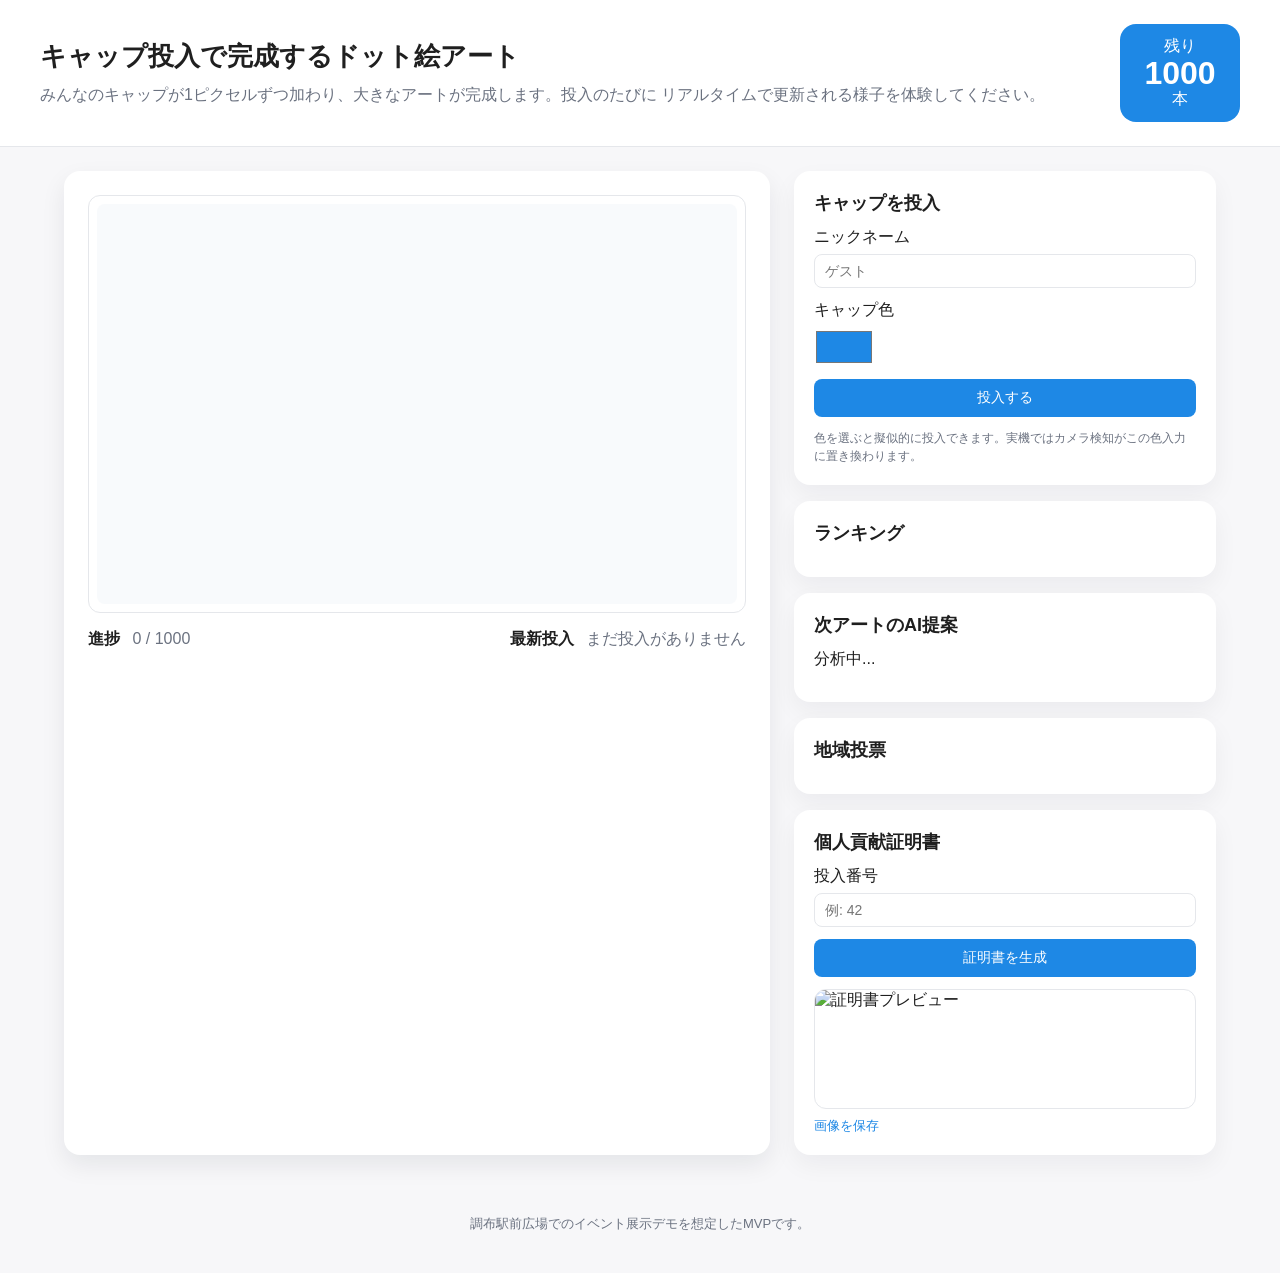
==== static/index.html @ 1b98402a "Add FastAPI MVP demo" ====
<!DOCTYPE html>
<html lang="ja">
  <head>
    <meta charset="UTF-8" />
    <meta name="viewport" content="width=device-width, initial-scale=1.0" />
    <title>キャップアート参加型デモ</title>
    <link rel="stylesheet" href="/static/styles.css" />
  </head>
  <body>
    <header>
      <div class="header-inner">
        <div>
          <h1>キャップ投入で完成するドット絵アート</h1>
          <p>
            みんなのキャップが1ピクセルずつ加わり、大きなアートが完成します。投入のたびに
            リアルタイムで更新される様子を体験してください。
          </p>
        </div>
        <div class="badge">
          <span>残り</span>
          <strong id="remainingCount">1000</strong>
          <span>本</span>
        </div>
      </div>
    </header>

    <main>
      <section class="art-panel">
        <div class="canvas-wrapper">
          <canvas id="artCanvas" width="640" height="400"></canvas>
          <canvas id="overlayCanvas" width="640" height="400"></canvas>
        </div>
        <div class="progress">
          <div>
            <span class="label">進捗</span>
            <span id="progressCount">0</span> / <span id="totalCount">1000</span>
          </div>
          <div>
            <span class="label">最新投入</span>
            <span id="latestMessage">まだ投入がありません</span>
          </div>
        </div>
        <div class="color-stats" id="colorStats"></div>
      </section>

      <section class="side-panel">
        <div class="panel">
          <h2>キャップを投入</h2>
          <div class="form-row">
            <label for="nickname">ニックネーム</label>
            <input id="nickname" type="text" placeholder="ゲスト" maxlength="20" />
          </div>
          <div class="form-row">
            <label for="capColor">キャップ色</label>
            <input id="capColor" type="color" value="#1e88e5" />
          </div>
          <button id="submitCap">投入する</button>
          <p class="hint">
            色を選ぶと擬似的に投入できます。実機ではカメラ検知がこの色入力に置き換わります。
          </p>
        </div>

        <div class="panel">
          <h2>ランキング</h2>
          <ol id="leaderboard"></ol>
        </div>

        <div class="panel">
          <h2>次アートのAI提案</h2>
          <p id="suggestionSummary">分析中...</p>
          <ul id="suggestionThemes"></ul>
        </div>

        <div class="panel">
          <h2>地域投票</h2>
          <div id="themeVotes"></div>
        </div>

        <div class="panel">
          <h2>個人貢献証明書</h2>
          <div class="form-row">
            <label for="capIndex">投入番号</label>
            <input id="capIndex" type="number" min="1" max="1000" placeholder="例: 42" />
          </div>
          <button id="generateCertificate">証明書を生成</button>
          <div class="certificate">
            <img id="certificateImage" alt="証明書プレビュー" />
            <a id="downloadCertificate" href="#" download="cap-certificate.png">画像を保存</a>
          </div>
        </div>
      </section>
    </main>

    <footer>
      <p>調布駅前広場でのイベント展示デモを想定したMVPです。</p>
    </footer>

    <script src="/static/app.js"></script>
  </body>
</html>
---- static/styles.css ----
:root {
  color-scheme: light;
  --primary: #1e88e5;
  --bg: #f7f7f9;
  --text: #1f1f1f;
  --panel: #ffffff;
  --muted: #6b7280;
  --border: #e5e7eb;
  --accent: #ff9800;
}

* {
  box-sizing: border-box;
  margin: 0;
  padding: 0;
  font-family: "Noto Sans JP", "Hiragino Kaku Gothic ProN", "Meiryo", sans-serif;
}

body {
  background: var(--bg);
  color: var(--text);
}

header {
  background: var(--panel);
  border-bottom: 1px solid var(--border);
  padding: 24px 32px;
}

.header-inner {
  max-width: 1200px;
  margin: 0 auto;
  display: flex;
  justify-content: space-between;
  align-items: center;
  gap: 24px;
}

header h1 {
  font-size: 26px;
  margin-bottom: 8px;
}

header p {
  color: var(--muted);
  line-height: 1.6;
}

.badge {
  background: var(--primary);
  color: #fff;
  border-radius: 16px;
  padding: 12px 20px;
  display: flex;
  flex-direction: column;
  align-items: center;
  min-width: 120px;
}

.badge strong {
  font-size: 32px;
  line-height: 1;
}

main {
  max-width: 1200px;
  margin: 24px auto 40px;
  padding: 0 24px;
  display: grid;
  grid-template-columns: 1.3fr 1fr;
  gap: 24px;
}

.art-panel {
  background: var(--panel);
  border-radius: 16px;
  padding: 24px;
  box-shadow: 0 10px 24px rgba(15, 23, 42, 0.08);
  display: flex;
  flex-direction: column;
  gap: 16px;
}

.canvas-wrapper {
  position: relative;
  background: #fff;
  border-radius: 12px;
  border: 1px solid var(--border);
  padding: 8px;
  display: flex;
  justify-content: center;
}

#artCanvas,
#overlayCanvas {
  display: block;
  border-radius: 8px;
  image-rendering: pixelated;
}

#overlayCanvas {
  position: absolute;
  top: 8px;
  left: 50%;
  transform: translateX(-50%);
  pointer-events: none;
}

.progress {
  display: flex;
  justify-content: space-between;
  font-size: 16px;
  color: var(--muted);
}

.progress .label {
  color: var(--text);
  font-weight: 600;
  margin-right: 8px;
}

.color-stats {
  display: flex;
  flex-wrap: wrap;
  gap: 8px;
}

.color-chip {
  display: flex;
  align-items: center;
  gap: 6px;
  background: #f5f5f5;
  padding: 4px 10px;
  border-radius: 999px;
  font-size: 12px;
}

.color-chip span {
  width: 12px;
  height: 12px;
  border-radius: 50%;
  display: inline-block;
}

.side-panel {
  display: flex;
  flex-direction: column;
  gap: 16px;
}

.panel {
  background: var(--panel);
  border-radius: 16px;
  padding: 20px;
  box-shadow: 0 10px 24px rgba(15, 23, 42, 0.05);
  display: flex;
  flex-direction: column;
  gap: 12px;
}

.panel h2 {
  font-size: 18px;
}

.form-row {
  display: flex;
  flex-direction: column;
  gap: 6px;
}

input[type="text"],
input[type="number"] {
  border: 1px solid var(--border);
  border-radius: 8px;
  padding: 8px 10px;
  font-size: 14px;
}

input[type="color"] {
  border: none;
  background: none;
  width: 60px;
  height: 40px;
}

button {
  background: var(--primary);
  color: #fff;
  border: none;
  padding: 10px 14px;
  border-radius: 8px;
  font-size: 14px;
  cursor: pointer;
}

button:hover {
  background: #1565c0;
}

button.secondary {
  background: var(--accent);
}

.hint {
  font-size: 12px;
  color: var(--muted);
  line-height: 1.5;
}

ol {
  padding-left: 20px;
  display: flex;
  flex-direction: column;
  gap: 6px;
}

#themeVotes {
  display: flex;
  flex-direction: column;
  gap: 10px;
}

.theme-card {
  border: 1px solid var(--border);
  border-radius: 10px;
  padding: 10px;
  display: flex;
  justify-content: space-between;
  gap: 12px;
  align-items: center;
}

.theme-card button {
  padding: 6px 10px;
  font-size: 12px;
}

.certificate {
  display: flex;
  flex-direction: column;
  gap: 8px;
}

#certificateImage {
  width: 100%;
  border-radius: 12px;
  border: 1px solid var(--border);
  background: #fff;
  min-height: 120px;
  object-fit: contain;
}

#downloadCertificate {
  font-size: 13px;
  color: var(--primary);
  text-decoration: none;
}

footer {
  text-align: center;
  padding: 20px 0 40px;
  color: var(--muted);
  font-size: 13px;
}

@media (max-width: 960px) {
  main {
    grid-template-columns: 1fr;
  }
  .header-inner {
    flex-direction: column;
    align-items: flex-start;
  }
}
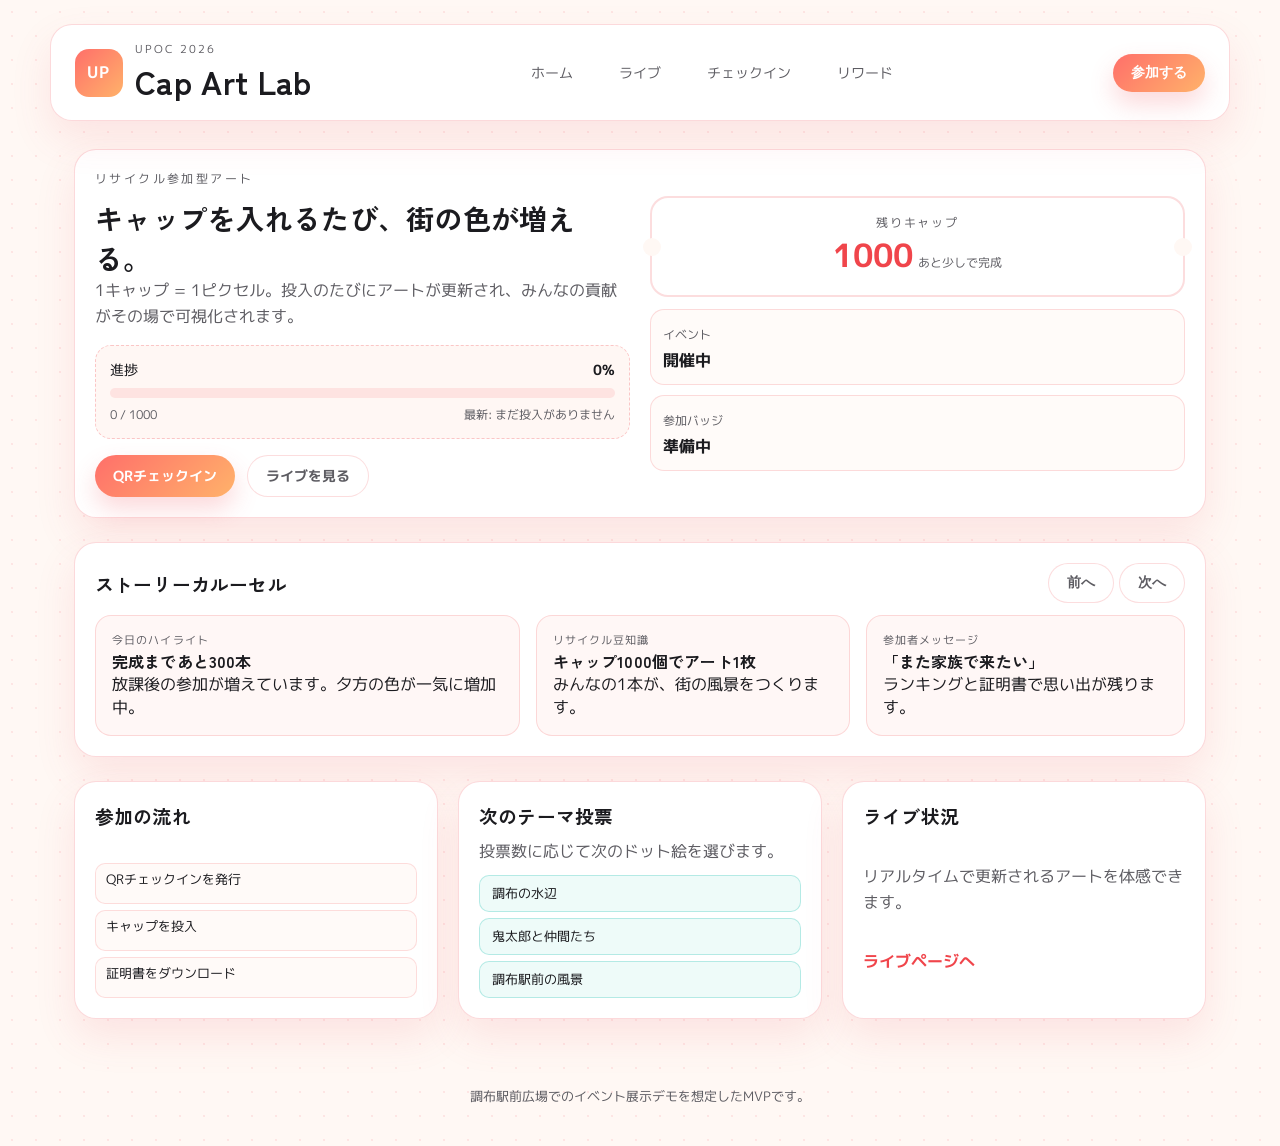
==== commit 768b26ba: "feat: マルチページUIとアニメーションを追加" ====
--- a/static/index.html
+++ b/static/index.html
@@ -3,98 +3,145 @@
   <head>
     <meta charset="UTF-8" />
     <meta name="viewport" content="width=device-width, initial-scale=1.0" />
-    <title>キャップアート参加型デモ</title>
+    <title>UPoc Cap Art | Home</title>
+    <link rel="preconnect" href="https://fonts.googleapis.com" />
+    <link rel="preconnect" href="https://fonts.gstatic.com" crossorigin />
+    <link
+      href="https://fonts.googleapis.com/css2?family=M+PLUS+1p:wght@400;500;700&family=Zen+Kaku+Gothic+New:wght@400;500;700&display=swap"
+      rel="stylesheet"
+    />
     <link rel="stylesheet" href="/static/styles.css" />
   </head>
-  <body>
-    <header>
-      <div class="header-inner">
+  <body data-page="home">
+    <header class="site-header">
+      <div class="logo">
+        <span class="logo-mark">UP</span>
         <div>
-          <h1>キャップ投入で完成するドット絵アート</h1>
-          <p>
-            みんなのキャップが1ピクセルずつ加わり、大きなアートが完成します。投入のたびに
-            リアルタイムで更新される様子を体験してください。
-          </p>
-        </div>
-        <div class="badge">
-          <span>残り</span>
-          <strong id="remainingCount">1000</strong>
-          <span>本</span>
+          <p class="logo-sub" id="eventTitle">UPoc 2026</p>
+          <h1>Cap Art Lab</h1>
         </div>
       </div>
+      <nav class="main-nav">
+        <a class="nav-link" data-page="home" href="/">ホーム</a>
+        <a class="nav-link" data-page="live" href="/live">ライブ</a>
+        <a class="nav-link" data-page="checkin" href="/checkin">チェックイン</a>
+        <a class="nav-link" data-page="rewards" href="/rewards">リワード</a>
+      </nav>
+      <button class="primary" type="button">参加する</button>
     </header>
 
-    <main>
-      <section class="art-panel">
-        <div class="canvas-wrapper">
-          <canvas id="artCanvas" width="640" height="400"></canvas>
-          <canvas id="overlayCanvas" width="640" height="400"></canvas>
-        </div>
-        <div class="progress">
-          <div>
-            <span class="label">進捗</span>
-            <span id="progressCount">0</span> / <span id="totalCount">1000</span>
+    <main class="page">
+      <section class="hero card">
+        <div class="hero-copy">
+          <p class="eyebrow">リサイクル参加型アート</p>
+          <h2>キャップを入れるたび、街の色が増える。</h2>
+          <p class="muted">
+            1キャップ = 1ピクセル。投入のたびにアートが更新され、みんなの貢献がその場で可視化されます。
+          </p>
+          <div class="progress-block">
+            <div class="progress-top">
+              <span>進捗</span>
+              <strong id="progressPercent">0%</strong>
+            </div>
+            <div class="progress-bar">
+              <div id="progressFill" class="progress-fill"></div>
+            </div>
+            <div class="progress-meta">
+              <span><span id="progressCount">0</span> / <span id="totalCount">1000</span></span>
+              <span>最新: <span id="latestMessage">まだ投入がありません</span></span>
+            </div>
           </div>
-          <div>
-            <span class="label">最新投入</span>
-            <span id="latestMessage">まだ投入がありません</span>
+          <div class="cta-group">
+            <a class="primary" href="/checkin">QRチェックイン</a>
+            <a class="ghost" href="/live">ライブを見る</a>
           </div>
         </div>
-        <div class="color-stats" id="colorStats"></div>
-      </section>
-
-      <section class="side-panel">
-        <div class="panel">
-          <h2>キャップを投入</h2>
-          <div class="form-row">
-            <label for="nickname">ニックネーム</label>
-            <input id="nickname" type="text" placeholder="ゲスト" maxlength="20" />
+        <div class="hero-side">
+          <div class="ticket">
+            <p class="ticket-label">残りキャップ</p>
+            <strong id="remainingCount">1000</strong>
+            <span class="ticket-note">あと少しで完成</span>
           </div>
-          <div class="form-row">
-            <label for="capColor">キャップ色</label>
-            <input id="capColor" type="color" value="#1e88e5" />
-          </div>
-          <button id="submitCap">投入する</button>
-          <p class="hint">
-            色を選ぶと擬似的に投入できます。実機ではカメラ検知がこの色入力に置き換わります。
-          </p>
-        </div>
-
-        <div class="panel">
-          <h2>ランキング</h2>
-          <ol id="leaderboard"></ol>
-        </div>
-
-        <div class="panel">
-          <h2>次アートのAI提案</h2>
-          <p id="suggestionSummary">分析中...</p>
-          <ul id="suggestionThemes"></ul>
-        </div>
-
-        <div class="panel">
-          <h2>地域投票</h2>
-          <div id="themeVotes"></div>
-        </div>
-
-        <div class="panel">
-          <h2>個人貢献証明書</h2>
-          <div class="form-row">
-            <label for="capIndex">投入番号</label>
-            <input id="capIndex" type="number" min="1" max="1000" placeholder="例: 42" />
-          </div>
-          <button id="generateCertificate">証明書を生成</button>
-          <div class="certificate">
-            <img id="certificateImage" alt="証明書プレビュー" />
-            <a id="downloadCertificate" href="#" download="cap-certificate.png">画像を保存</a>
+          <div class="stat-stack">
+            <div class="stat-card">
+              <span>イベント</span>
+              <strong id="eventStatus">開催中</strong>
+            </div>
+            <div class="stat-card">
+              <span>参加バッジ</span>
+              <strong id="participantBadge">準備中</strong>
+            </div>
           </div>
         </div>
       </section>
+
+      <section class="card">
+        <div class="card-header">
+          <h3>ストーリーカルーセル</h3>
+          <div class="carousel-controls">
+            <button class="ghost" data-carousel-prev type="button">前へ</button>
+            <button class="ghost" data-carousel-next type="button">次へ</button>
+          </div>
+        </div>
+        <div class="carousel" data-carousel>
+          <div class="carousel-track">
+            <article class="carousel-card">
+              <p class="carousel-tag">今日のハイライト</p>
+              <h4>完成まであと300本</h4>
+              <p>放課後の参加が増えています。夕方の色が一気に増加中。</p>
+            </article>
+            <article class="carousel-card">
+              <p class="carousel-tag">リサイクル豆知識</p>
+              <h4>キャップ1000個でアート1枚</h4>
+              <p>みんなの1本が、街の風景をつくります。</p>
+            </article>
+            <article class="carousel-card">
+              <p class="carousel-tag">参加者メッセージ</p>
+              <h4>「また家族で来たい」</h4>
+              <p>ランキングと証明書で思い出が残ります。</p>
+            </article>
+          </div>
+        </div>
+      </section>
+
+      <section class="grid">
+        <article class="card info-card">
+          <h3>参加の流れ</h3>
+          <ol class="step-list">
+            <li>QRチェックインを発行</li>
+            <li>キャップを投入</li>
+            <li>証明書をダウンロード</li>
+          </ol>
+        </article>
+        <article class="card info-card">
+          <h3>次のテーマ投票</h3>
+          <p class="muted">投票数に応じて次のドット絵を選びます。</p>
+          <div class="mini-theme">
+            <span>調布の水辺</span>
+            <span>鬼太郎と仲間たち</span>
+            <span>調布駅前の風景</span>
+          </div>
+        </article>
+        <article class="card info-card">
+          <h3>ライブ状況</h3>
+          <p class="muted">リアルタイムで更新されるアートを体感できます。</p>
+          <a class="text-link" href="/live">ライブページへ</a>
+        </article>
+      </section>
     </main>
+
+    <nav class="bottom-nav">
+      <a class="nav-link" data-page="home" href="/">ホーム</a>
+      <a class="nav-link" data-page="live" href="/live">ライブ</a>
+      <a class="nav-link" data-page="checkin" href="/checkin">チェックイン</a>
+      <a class="nav-link" data-page="rewards" href="/rewards">リワード</a>
+    </nav>
 
     <footer>
       <p>調布駅前広場でのイベント展示デモを想定したMVPです。</p>
     </footer>
 
-    <script src="/static/app.js"></script>
+    <div id="toastContainer" class="toast-container"></div>
+    <script type="module" src="/static/app.js"></script>
   </body>
 </html>
--- a/static/styles.css
+++ b/static/styles.css
@@ -1,92 +1,382 @@
 :root {
   color-scheme: light;
-  --primary: #1e88e5;
-  --bg: #f7f7f9;
-  --text: #1f1f1f;
-  --panel: #ffffff;
-  --muted: #6b7280;
-  --border: #e5e7eb;
-  --accent: #ff9800;
+  --primary: #f0454b;
+  --primary-dark: #d8363d;
+  --accent: #2ec4b6;
+  --ink: #1b1b1f;
+  --muted: #5d5c62;
+  --surface: #ffffff;
+  --border: rgba(240, 84, 92, 0.22);
+  --shadow: 0 18px 40px rgba(228, 82, 96, 0.12);
+  --page: #fff8f4;
+  --radius: 22px;
 }
 
 * {
   box-sizing: border-box;
   margin: 0;
   padding: 0;
-  font-family: "Noto Sans JP", "Hiragino Kaku Gothic ProN", "Meiryo", sans-serif;
 }
 
 body {
-  background: var(--bg);
-  color: var(--text);
-}
-
-header {
-  background: var(--panel);
-  border-bottom: 1px solid var(--border);
-  padding: 24px 32px;
-}
-
-.header-inner {
-  max-width: 1200px;
-  margin: 0 auto;
-  display: flex;
+  min-height: 100vh;
+  font-family: "M PLUS 1p", "Hiragino Kaku Gothic ProN", "Meiryo", sans-serif;
+  color: var(--ink);
+  background-color: var(--page);
+  background-image: radial-gradient(rgba(244, 92, 112, 0.12) 1px, transparent 0);
+  background-size: 24px 24px;
+  padding-bottom: 80px;
+}
+
+h1,
+h2,
+h3,
+h4 {
+  font-family: "Zen Kaku Gothic New", "Hiragino Kaku Gothic ProN", "Meiryo", sans-serif;
+  letter-spacing: 0.01em;
+}
+
+a {
+  text-decoration: none;
+  color: inherit;
+}
+
+.site-header {
+  max-width: 1180px;
+  margin: 24px auto 0;
+  padding: 16px 24px;
+  background: var(--surface);
+  border-radius: var(--radius);
+  border: 1px solid var(--border);
+  box-shadow: var(--shadow);
+  display: flex;
+  align-items: center;
   justify-content: space-between;
-  align-items: center;
+  gap: 16px;
+  position: sticky;
+  top: 16px;
+  z-index: 10;
+}
+
+.logo {
+  display: flex;
+  align-items: center;
+  gap: 12px;
+}
+
+.logo-mark {
+  width: 48px;
+  height: 48px;
+  border-radius: 14px;
+  background: linear-gradient(135deg, #ff6f6a, #ffb26a);
+  color: #fff;
+  font-weight: 700;
+  display: grid;
+  place-items: center;
+  letter-spacing: 0.08em;
+}
+
+.logo-sub {
+  font-size: 11px;
+  text-transform: uppercase;
+  letter-spacing: 0.18em;
+  color: var(--muted);
+}
+
+.main-nav {
+  display: none;
+  gap: 16px;
+  align-items: center;
+}
+
+.nav-link {
+  padding: 8px 14px;
+  border-radius: 999px;
+  font-size: 14px;
+  color: var(--muted);
+  border: 1px solid transparent;
+  transition: all 0.2s ease;
+}
+
+.nav-link.is-active {
+  border-color: rgba(240, 84, 92, 0.4);
+  background: rgba(240, 84, 92, 0.08);
+  color: var(--primary);
+}
+
+.primary,
+.ghost,
+.secondary {
+  border: none;
+  border-radius: 999px;
+  padding: 10px 18px;
+  font-size: 14px;
+  font-weight: 600;
+  cursor: pointer;
+  display: inline-flex;
+  align-items: center;
+  justify-content: center;
+  transition: transform 0.2s ease, box-shadow 0.2s ease;
+}
+
+.primary {
+  background: linear-gradient(135deg, #ff6f6a, #ffb26a);
+  color: #fff;
+  box-shadow: 0 12px 24px rgba(240, 84, 92, 0.22);
+}
+
+.secondary {
+  background: rgba(46, 196, 182, 0.16);
+  color: #1b7e73;
+}
+
+.ghost {
+  background: #fff;
+  border: 1px solid rgba(240, 84, 92, 0.2);
+  color: var(--muted);
+}
+
+.primary:hover,
+.secondary:hover,
+.ghost:hover {
+  transform: translateY(-1px);
+}
+
+.page {
+  max-width: 1180px;
+  margin: 28px auto 48px;
+  padding: 0 24px;
+  display: grid;
   gap: 24px;
 }
 
-header h1 {
-  font-size: 26px;
+.card {
+  background: var(--surface);
+  border-radius: var(--radius);
+  border: 1px solid var(--border);
+  padding: 20px;
+  box-shadow: var(--shadow);
+}
+
+.card-header {
+  display: flex;
+  align-items: center;
+  justify-content: space-between;
+  gap: 12px;
+  margin-bottom: 12px;
+}
+
+.hero {
+  display: grid;
+  grid-template-columns: repeat(auto-fit, minmax(240px, 1fr));
+  gap: 20px;
+  align-items: center;
+}
+
+.eyebrow {
+  font-size: 12px;
+  letter-spacing: 0.2em;
+  text-transform: uppercase;
+  color: var(--muted);
+}
+
+.hero-copy h2 {
+  margin-top: 10px;
+  font-size: 28px;
+}
+
+.muted {
+  color: var(--muted);
+  line-height: 1.6;
+}
+
+.progress-block {
+  margin-top: 16px;
+  padding: 14px;
+  border-radius: 16px;
+  border: 1px dashed rgba(240, 84, 92, 0.3);
+  background: rgba(255, 246, 242, 0.8);
+}
+
+.progress-top {
+  display: flex;
+  justify-content: space-between;
+  font-size: 14px;
   margin-bottom: 8px;
 }
 
-header p {
-  color: var(--muted);
-  line-height: 1.6;
-}
-
-.badge {
-  background: var(--primary);
-  color: #fff;
+.progress-bar {
+  height: 10px;
+  border-radius: 999px;
+  background: rgba(240, 84, 92, 0.12);
+  overflow: hidden;
+}
+
+.progress-fill {
+  height: 100%;
+  width: 0%;
+  background: linear-gradient(90deg, #ff6f6a, #ffb26a);
+  border-radius: 999px;
+  transition: width 0.6s ease;
+}
+
+.progress-meta {
+  display: flex;
+  justify-content: space-between;
+  font-size: 12px;
+  margin-top: 8px;
+  color: var(--muted);
+}
+
+.cta-group {
+  display: flex;
+  gap: 12px;
+  margin-top: 16px;
+}
+
+.ticket {
+  background: #fff;
+  border-radius: 18px;
+  padding: 16px;
+  border: 2px solid rgba(240, 84, 92, 0.2);
+  position: relative;
+  text-align: center;
+}
+
+.ticket::before,
+.ticket::after {
+  content: "";
+  position: absolute;
+  width: 18px;
+  height: 18px;
+  border-radius: 50%;
+  background: var(--page);
+  top: 50%;
+  transform: translateY(-50%);
+}
+
+.ticket::before {
+  left: -9px;
+}
+
+.ticket::after {
+  right: -9px;
+}
+
+.ticket strong {
+  font-size: 32px;
+  color: var(--primary);
+}
+
+.ticket-label {
+  font-size: 12px;
+  text-transform: uppercase;
+  letter-spacing: 0.14em;
+  color: var(--muted);
+}
+
+.ticket-note {
+  font-size: 12px;
+  color: var(--muted);
+}
+
+.stat-stack {
+  display: grid;
+  gap: 10px;
+  margin-top: 12px;
+}
+
+.stat-card {
+  border-radius: 14px;
+  border: 1px solid rgba(240, 84, 92, 0.2);
+  padding: 12px;
+  background: rgba(255, 250, 248, 0.8);
+}
+
+.stat-card span {
+  font-size: 12px;
+  color: var(--muted);
+}
+
+.stat-card strong {
+  display: block;
+  margin-top: 4px;
+}
+
+.carousel {
+  overflow: hidden;
+}
+
+.carousel-track {
+  display: flex;
+  gap: 16px;
+  will-change: transform;
+}
+
+.carousel-card {
+  min-width: 260px;
+  background: rgba(255, 247, 245, 0.9);
   border-radius: 16px;
-  padding: 12px 20px;
-  display: flex;
-  flex-direction: column;
-  align-items: center;
-  min-width: 120px;
-}
-
-.badge strong {
-  font-size: 32px;
-  line-height: 1;
-}
-
-main {
-  max-width: 1200px;
-  margin: 24px auto 40px;
-  padding: 0 24px;
-  display: grid;
-  grid-template-columns: 1.3fr 1fr;
-  gap: 24px;
-}
-
-.art-panel {
-  background: var(--panel);
-  border-radius: 16px;
-  padding: 24px;
-  box-shadow: 0 10px 24px rgba(15, 23, 42, 0.08);
-  display: flex;
-  flex-direction: column;
-  gap: 16px;
+  padding: 16px;
+  border: 1px solid rgba(240, 84, 92, 0.2);
+}
+
+.carousel-tag {
+  font-size: 11px;
+  text-transform: uppercase;
+  letter-spacing: 0.1em;
+  color: var(--muted);
+}
+
+.grid {
+  display: grid;
+  gap: 20px;
+  grid-template-columns: repeat(auto-fit, minmax(240px, 1fr));
+}
+
+.info-card {
+  display: grid;
+  gap: 10px;
+}
+
+.step-list {
+  list-style: none;
+  display: grid;
+  gap: 6px;
+}
+
+.step-list li {
+  padding: 6px 10px;
+  border-radius: 10px;
+  background: rgba(255, 250, 248, 0.9);
+  border: 1px solid rgba(240, 84, 92, 0.18);
+  font-size: 13px;
+}
+
+.mini-theme {
+  display: grid;
+  gap: 6px;
+}
+
+.mini-theme span {
+  padding: 8px 12px;
+  border-radius: 10px;
+  border: 1px solid rgba(46, 196, 182, 0.3);
+  background: rgba(46, 196, 182, 0.08);
+  font-size: 13px;
+}
+
+.text-link {
+  color: var(--primary);
+  font-weight: 600;
 }
 
 .canvas-wrapper {
   position: relative;
   background: #fff;
-  border-radius: 12px;
-  border: 1px solid var(--border);
-  padding: 8px;
+  border-radius: 18px;
+  border: 1px solid rgba(240, 84, 92, 0.2);
+  padding: 12px;
   display: flex;
   justify-content: center;
 }
@@ -94,45 +384,35 @@
 #artCanvas,
 #overlayCanvas {
   display: block;
-  border-radius: 8px;
+  border-radius: 12px;
   image-rendering: pixelated;
 }
 
 #overlayCanvas {
   position: absolute;
-  top: 8px;
+  top: 12px;
   left: 50%;
   transform: translateX(-50%);
   pointer-events: none;
 }
 
-.progress {
-  display: flex;
-  justify-content: space-between;
-  font-size: 16px;
-  color: var(--muted);
-}
-
-.progress .label {
-  color: var(--text);
-  font-weight: 600;
-  margin-right: 8px;
-}
-
 .color-stats {
   display: flex;
   flex-wrap: wrap;
   gap: 8px;
+  margin-top: 12px;
 }
 
 .color-chip {
-  display: flex;
+  display: inline-flex;
   align-items: center;
   gap: 6px;
-  background: #f5f5f5;
-  padding: 4px 10px;
+  padding: 6px 10px;
   border-radius: 999px;
-  font-size: 12px;
+  background: #fff;
+  border: 1px solid rgba(240, 84, 92, 0.18);
+  font-size: 12px;
+  color: var(--muted);
 }
 
 .color-chip span {
@@ -142,24 +422,11 @@
   display: inline-block;
 }
 
-.side-panel {
-  display: flex;
-  flex-direction: column;
-  gap: 16px;
-}
-
-.panel {
-  background: var(--panel);
-  border-radius: 16px;
-  padding: 20px;
-  box-shadow: 0 10px 24px rgba(15, 23, 42, 0.05);
-  display: flex;
-  flex-direction: column;
+.form-grid {
+  display: grid;
+  grid-template-columns: repeat(auto-fit, minmax(140px, 1fr));
   gap: 12px;
-}
-
-.panel h2 {
-  font-size: 18px;
+  margin-top: 12px;
 }
 
 .form-row {
@@ -168,92 +435,189 @@
   gap: 6px;
 }
 
+label {
+  font-size: 12px;
+  color: var(--muted);
+}
+
 input[type="text"],
 input[type="number"] {
-  border: 1px solid var(--border);
-  border-radius: 8px;
-  padding: 8px 10px;
+  border: 1px solid rgba(240, 84, 92, 0.2);
+  border-radius: 14px;
+  padding: 10px 12px;
   font-size: 14px;
+  background: #fff;
 }
 
 input[type="color"] {
   border: none;
   background: none;
-  width: 60px;
-  height: 40px;
-}
-
-button {
-  background: var(--primary);
-  color: #fff;
-  border: none;
-  padding: 10px 14px;
+  width: 64px;
+  height: 44px;
+}
+
+.checkin-grid {
+  display: grid;
+  grid-template-columns: repeat(auto-fit, minmax(220px, 1fr));
+  gap: 16px;
+}
+
+.checkin-block {
+  background: #fff;
+  border-radius: 16px;
+  padding: 14px;
+  border: 1px solid rgba(240, 84, 92, 0.2);
+  display: grid;
+  gap: 10px;
+}
+
+.qr-box {
+  display: grid;
+  gap: 8px;
+  justify-items: start;
+}
+
+#checkinQr {
+  width: 160px;
+  height: 160px;
+  border-radius: 18px;
+  background: #fff7f4;
+  border: 1px dashed rgba(240, 84, 92, 0.3);
+  object-fit: contain;
+}
+
+.qr-meta {
+  display: flex;
+  flex-direction: column;
+  gap: 4px;
+  font-size: 12px;
+  color: var(--muted);
+}
+
+#checkinShareLink {
+  font-size: 12px;
+  color: var(--primary);
+  word-break: break-all;
+}
+
+.checkin-status {
+  font-size: 12px;
+  color: var(--muted);
+}
+
+.leaderboard-list {
+  list-style: none;
+  display: grid;
+  gap: 10px;
+}
+
+.leaderboard-list li {
+  display: flex;
+  justify-content: space-between;
+  padding: 8px 12px;
+  border-radius: 12px;
+  background: #fff;
+  border: 1px solid rgba(240, 84, 92, 0.18);
+  font-size: 13px;
+}
+
+.palette {
+  display: flex;
+  gap: 8px;
+  margin-top: 12px;
+}
+
+.palette .swatch {
+  width: 24px;
+  height: 24px;
   border-radius: 8px;
-  font-size: 14px;
-  cursor: pointer;
-}
-
-button:hover {
-  background: #1565c0;
-}
-
-button.secondary {
-  background: var(--accent);
-}
-
-.hint {
-  font-size: 12px;
-  color: var(--muted);
-  line-height: 1.5;
-}
-
-ol {
-  padding-left: 20px;
-  display: flex;
-  flex-direction: column;
-  gap: 6px;
-}
-
-#themeVotes {
-  display: flex;
-  flex-direction: column;
+  border: 1px solid rgba(0, 0, 0, 0.06);
+}
+
+.theme-list {
+  margin-top: 12px;
+  display: grid;
+  gap: 8px;
+}
+
+.theme-list li {
+  list-style: none;
+  background: #fff;
+  padding: 8px 12px;
+  border-radius: 12px;
+  border: 1px solid rgba(240, 84, 92, 0.18);
+  font-size: 13px;
+}
+
+.theme-votes {
+  display: grid;
   gap: 10px;
 }
 
-.theme-card {
-  border: 1px solid var(--border);
-  border-radius: 10px;
+.theme-vote-card {
+  border: 1px solid rgba(240, 84, 92, 0.18);
+  border-radius: 14px;
   padding: 10px;
+  background: #fff;
   display: flex;
   justify-content: space-between;
+  align-items: center;
   gap: 12px;
-  align-items: center;
-}
-
-.theme-card button {
-  padding: 6px 10px;
-  font-size: 12px;
+}
+
+.theme-description {
+  font-size: 12px;
+  color: var(--muted);
 }
 
 .certificate {
   display: flex;
   flex-direction: column;
   gap: 8px;
+  margin-top: 12px;
 }
 
 #certificateImage {
   width: 100%;
-  border-radius: 12px;
-  border: 1px solid var(--border);
-  background: #fff;
-  min-height: 120px;
+  border-radius: 16px;
+  border: 1px solid rgba(240, 84, 92, 0.2);
+  background: #fff;
+  min-height: 140px;
   object-fit: contain;
 }
 
 #downloadCertificate {
   font-size: 13px;
   color: var(--primary);
-  text-decoration: none;
+}
+
+.badge-list {
+  list-style: none;
+  display: grid;
+  gap: 6px;
+}
+
+.badge-list li {
+  padding: 8px 12px;
+  border-radius: 12px;
+  border: 1px solid rgba(46, 196, 182, 0.3);
+  background: rgba(46, 196, 182, 0.08);
+  font-size: 13px;
+}
+
+.bottom-nav {
+  position: fixed;
+  left: 16px;
+  right: 16px;
+  bottom: 16px;
+  background: var(--surface);
+  border: 1px solid var(--border);
+  border-radius: 18px;
+  padding: 10px 12px;
+  display: flex;
+  justify-content: space-between;
+  gap: 8px;
+  box-shadow: var(--shadow);
 }
 
 footer {
@@ -263,12 +627,50 @@
   font-size: 13px;
 }
 
-@media (max-width: 960px) {
-  main {
-    grid-template-columns: 1fr;
+.toast-container {
+  position: fixed;
+  right: 18px;
+  bottom: 90px;
+  display: grid;
+  gap: 10px;
+  z-index: 20;
+}
+
+.toast {
+  background: #fff;
+  border-radius: 14px;
+  padding: 10px 14px;
+  border: 1px solid rgba(240, 84, 92, 0.2);
+  box-shadow: 0 10px 20px rgba(240, 84, 92, 0.16);
+  font-size: 12px;
+}
+
+.toast.success {
+  border-color: rgba(46, 196, 182, 0.4);
+}
+
+.toast.error {
+  border-color: rgba(240, 84, 92, 0.5);
+}
+
+@media (min-width: 960px) {
+  body {
+    padding-bottom: 0;
   }
-  .header-inner {
+  .main-nav {
+    display: flex;
+  }
+  .bottom-nav {
+    display: none;
+  }
+}
+
+@media (max-width: 720px) {
+  .site-header {
     flex-direction: column;
     align-items: flex-start;
   }
-}
+  .cta-group {
+    flex-direction: column;
+  }
+}
